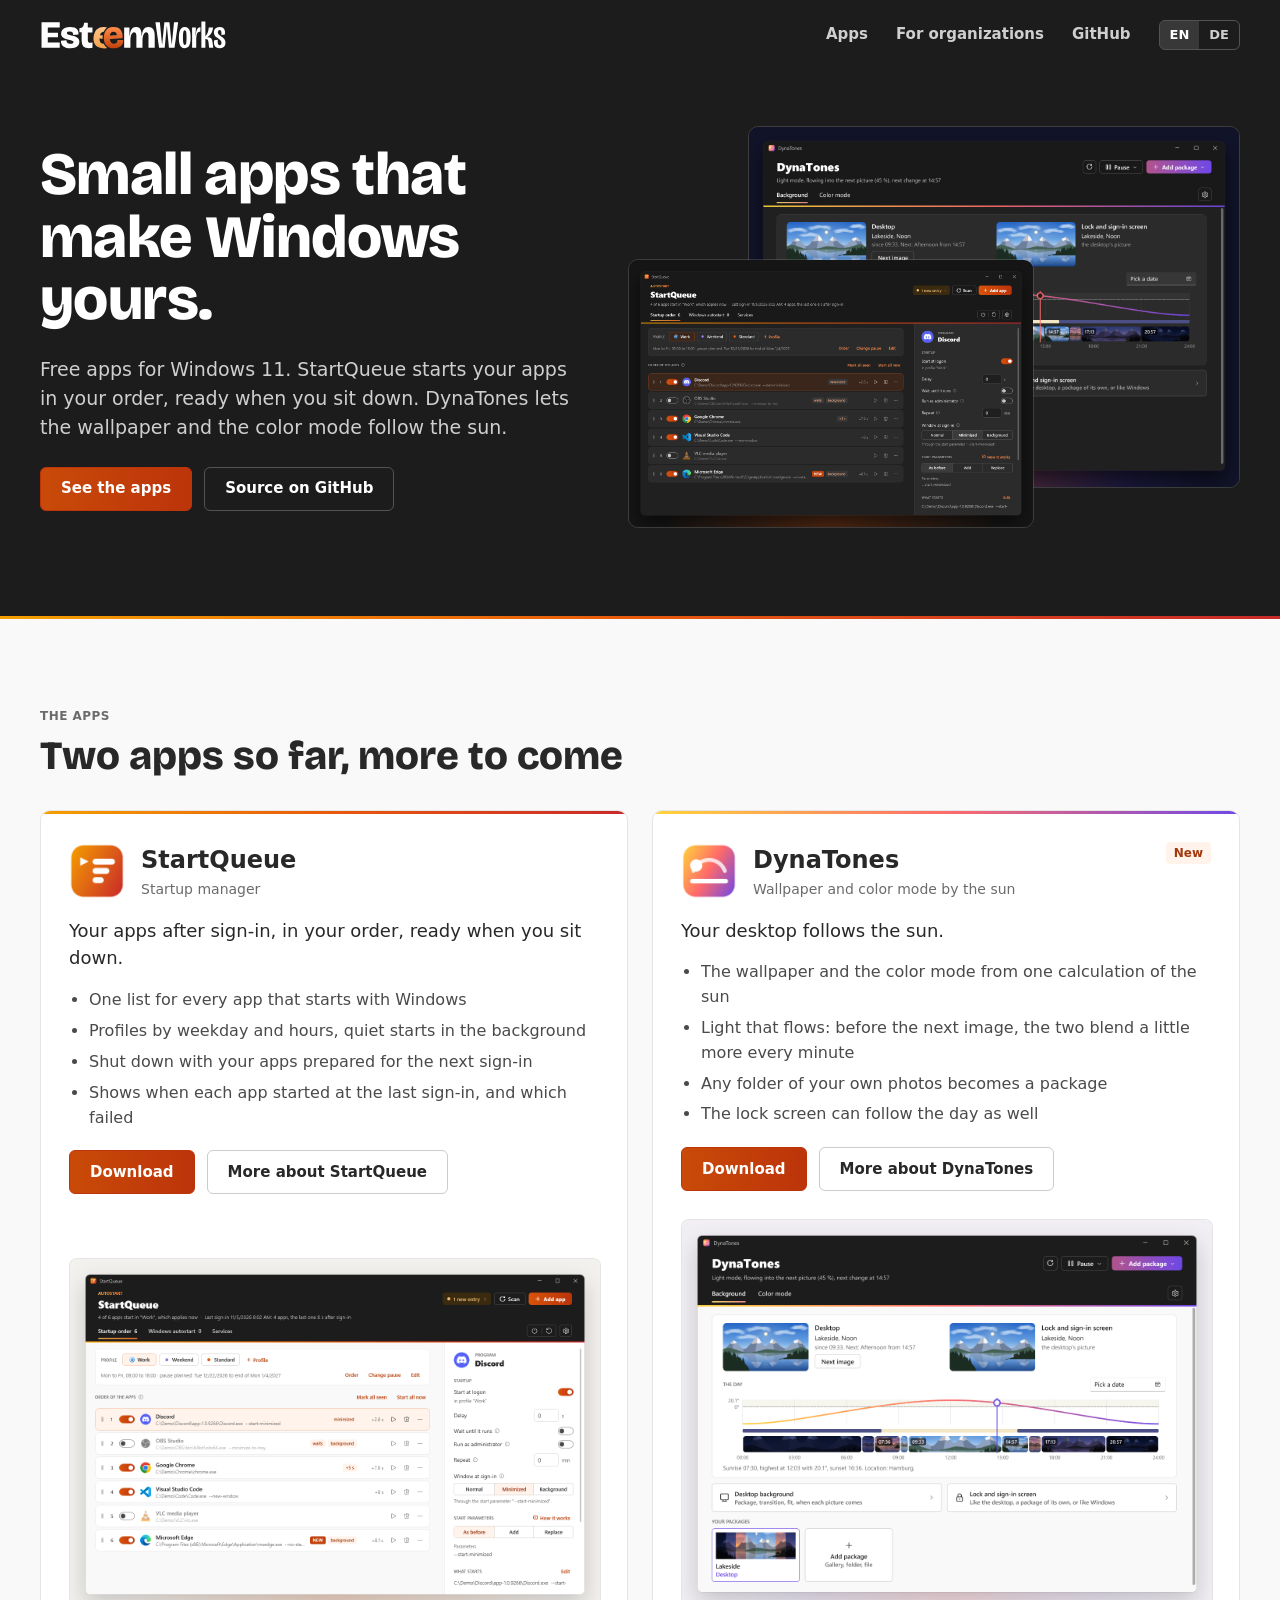
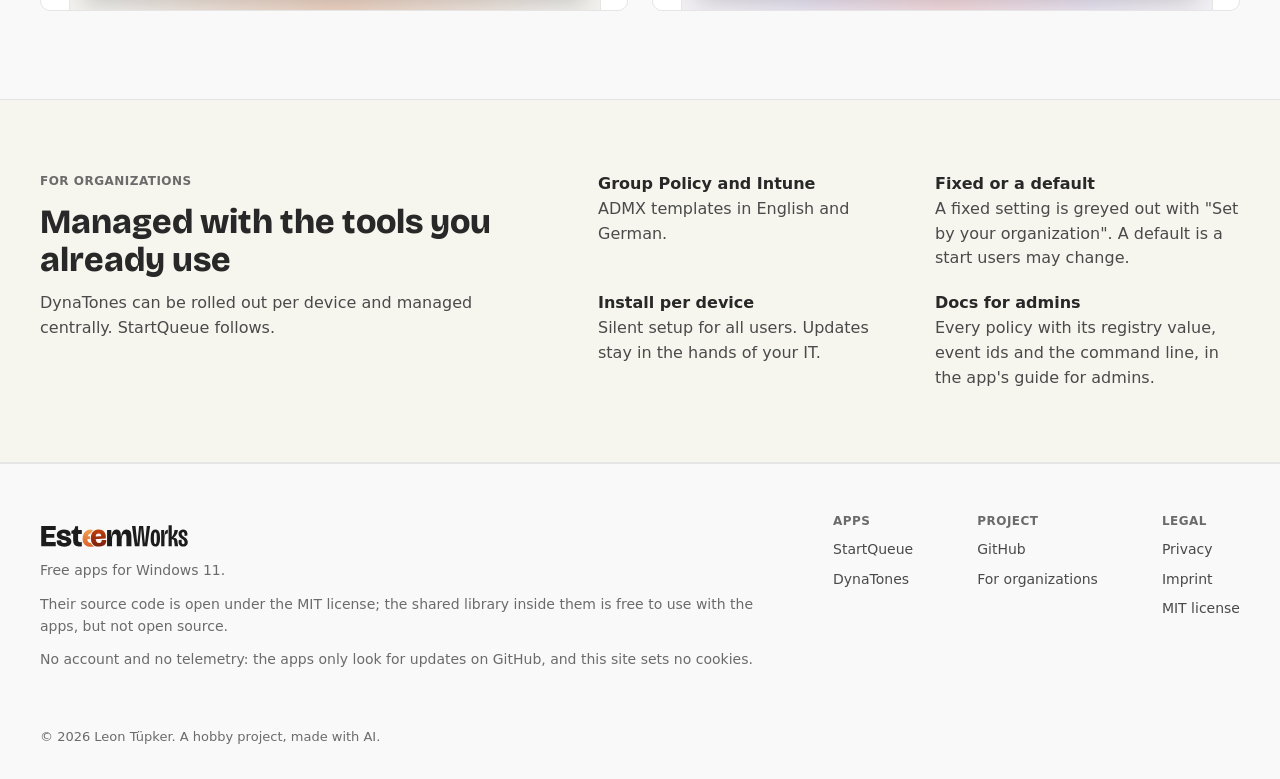
==== index.html @ 3b3084d9 "Add the EsteemWorks website Static site in English and German built from the design: home, StartQueu" ====
<!doctype html>
<html lang="en">
<head>
<meta charset="utf-8">
<meta name="viewport" content="width=device-width, initial-scale=1">
<meta name="color-scheme" content="light dark">
<title>EsteemWorks: small apps for Windows 11</title>
<meta name="description" content="Free apps for Windows 11. StartQueue starts your apps in your order, DynaTones lets the wallpaper and the color mode follow the sun.">
<link rel="icon" type="image/png" sizes="64x64" href="assets/img/favicon-64.png">
<link rel="apple-touch-icon" href="assets/img/apple-touch-icon.png">
<link rel="stylesheet" href="assets/site.css">
</head>
<body>
<div class="ew" style="background: var(--Bg); color: var(--Text2); font-family: 'Segoe UI', system-ui, sans-serif; font-size: 16px; line-height: 1.55; min-height: 100vh">

<header style="background: var(--HeroBg)">
<nav class="ew-nav" aria-label="Main" style="max-width: 1200px; margin: 0 auto; padding: 20px 24px; display: flex; flex-wrap: wrap; align-items: center; justify-content: space-between; gap: 16px 32px">
<a href="index.html" aria-label="EsteemWorks home" style="display: flex; align-items: center"><img src="assets/img/esteemworks-wordmark-ember-dark.svg" alt="EsteemWorks" width="187" height="30" style="height: 30px; width: auto; display: block"></a>
<div style="display: flex; flex-wrap: wrap; align-items: center; gap: 8px 28px; font-size: 15px; font-weight: 600">
<a href="#apps">Apps</a>
<a href="#organizations">For organizations</a>
<a href="https://github.com/esteemworks">GitHub</a>
<div role="group" aria-label="Language" style="display: inline-flex; border: 1px solid rgba(255,255,255,.24); border-radius: 6px; overflow: hidden; font-size: 13px">
<a href="index.html" hreflang="en" lang="en" aria-current="true" style="padding: 4px 10px; background: rgba(255,255,255,.12); color: #ffffff">EN</a>
<a href="de/index.html" hreflang="de" lang="de" style="padding: 4px 10px">DE</a>
</div>
</div>
</nav>

<section style="max-width: 1200px; margin: 0 auto; padding: 56px 24px 88px; display: flex; flex-wrap: wrap; align-items: center; gap: 56px">
<div style="flex: 1 1 440px; min-width: 0; display: flex; flex-direction: column; gap: 24px">
<h1 style="margin: 0; font-family: 'Bricolage Grotesque', system-ui, sans-serif; font-weight: 800; font-size: clamp(40px, 5vw, 60px); line-height: 1.04; letter-spacing: -0.01em; color: #ffffff">Small apps that make Windows yours.</h1>
<p style="margin: 0; font-size: 19px; line-height: 1.55; color: #cfcfcf; max-width: 34em">Free apps for Windows 11. StartQueue starts your apps in your order, ready when you sit down. DynaTones lets the wallpaper and the color mode follow the sun.</p>
<div style="display: flex; flex-wrap: wrap; gap: 12px">
<a class="ew-btn ew-btn-primary" href="#apps">See the apps</a>
<a class="ew-btn ew-btn-hero" href="https://github.com/esteemworks">Source on GitHub</a>
</div>
</div>
<div style="flex: 1 1 520px; min-width: 0; position: relative; padding-bottom: 40px">
<img src="assets/img/dynatones-dark.png" alt="DynaTones, the day view with the images of now and next" width="1360" height="1000" style="display: block; width: 80%; height: auto; margin-left: auto; border-radius: 10px; border: 1px solid rgba(255,255,255,.14)">
<img src="assets/img/startqueue-dark.png" alt="StartQueue, the startup order with profiles" width="1360" height="900" style="position: absolute; left: 0; bottom: 0; width: 66%; height: auto; border-radius: 10px; border: 1px solid rgba(255,255,255,.14)">
</div>
</section>
</header>
<div aria-hidden="true" style="height: 3px; background: linear-gradient(90deg, #f59f00, #e8590c, #c92a2a)"></div>

<main>
<section id="apps" style="max-width: 1200px; margin: 0 auto; padding: 88px 24px; display: flex; flex-direction: column; gap: 32px">
<div style="display: flex; flex-direction: column; gap: 8px">
<p style="margin: 0; font-size: 12px; font-weight: 600; letter-spacing: 0.04em; text-transform: uppercase; color: var(--Text4)">The apps</p>
<h2 style="margin: 0; font-family: 'Bricolage Grotesque', system-ui, sans-serif; font-weight: 800; font-size: 40px; line-height: 1.1; color: var(--Text1)">Two apps so far, more to come</h2>
</div>
<div style="display: grid; grid-template-columns: repeat(auto-fit, minmax(min(100%, 480px), 1fr)); gap: 24px">

<article style="background: var(--Surface); border: 1px solid var(--Line); border-radius: 10px; overflow: hidden; display: flex; flex-direction: column">
<div aria-hidden="true" style="height: 3px; background: linear-gradient(90deg, #f59f00, #e8590c, #c92a2a)"></div>
<div style="padding: 28px 28px 0; display: flex; flex-direction: column; gap: 16px; flex-grow: 1">
<div style="display: flex; align-items: center; gap: 16px">
<img src="assets/img/startqueue-icon.png" alt="" width="56" height="56" style="width: 56px; height: 56px">
<div>
<h3 style="margin: 0; font-size: 24px; font-weight: 700; color: var(--Text1)">StartQueue</h3>
<p style="margin: 0; font-size: 14px; color: var(--Text4)">Startup manager</p>
</div>
</div>
<p style="margin: 0; font-size: 18px; color: var(--Text1)">Your apps after sign-in, in your order, ready when you sit down.</p>
<ul style="margin: 0; padding-left: 20px; display: flex; flex-direction: column; gap: 6px; color: var(--Text3)">
<li>One list for every app that starts with Windows</li>
<li>Profiles by weekday and hours, quiet starts in the background</li>
<li>Shut down with your apps prepared for the next sign-in</li>
<li>Shows when each app started at the last sign-in, and which failed</li>
</ul>
<div style="display: flex; flex-wrap: wrap; gap: 12px; padding-top: 4px">
<a class="ew-btn ew-btn-primary" href="https://github.com/esteemworks/StartQueue/releases/latest">Download</a>
<a class="ew-btn ew-btn-secondary" href="startqueue/index.html">More about StartQueue</a>
</div>
</div>
<div style="padding: 28px 28px 0">
<picture><source media="(prefers-color-scheme: dark)" srcset="assets/img/startqueue-dark.png"><img src="assets/img/startqueue-light.png" alt="StartQueue, the startup order with profiles" width="1360" height="900" style="display: block; width: 100%; height: auto; border-radius: 8px 8px 0 0; border: 1px solid var(--Line); border-bottom: 0"></picture>
</div>
</article>

<article style="background: var(--Surface); border: 1px solid var(--Line); border-radius: 10px; overflow: hidden; display: flex; flex-direction: column">
<div aria-hidden="true" style="height: 3px; background: linear-gradient(90deg, #ffd43b, #ff6b6b, #7048e8)"></div>
<div style="padding: 28px 28px 0; display: flex; flex-direction: column; gap: 16px; flex-grow: 1">
<div style="display: flex; align-items: center; gap: 16px">
<img src="assets/img/dynatones-icon.png" alt="" width="56" height="56" style="width: 56px; height: 56px">
<div style="flex-grow: 1">
<h3 style="margin: 0; font-size: 24px; font-weight: 700; color: var(--Text1)">DynaTones</h3>
<p style="margin: 0; font-size: 14px; color: var(--Text4)">Wallpaper and color mode by the sun</p>
</div>
<span style="align-self: flex-start; padding: 2px 8px; border-radius: 4px; background: var(--ChipBg); color: var(--ChipText); font-size: 12px; font-weight: 600">New</span>
</div>
<p style="margin: 0; font-size: 18px; color: var(--Text1)">Your desktop follows the sun.</p>
<ul style="margin: 0; padding-left: 20px; display: flex; flex-direction: column; gap: 6px; color: var(--Text3)">
<li>The wallpaper and the color mode from one calculation of the sun</li>
<li>Light that flows: before the next image, the two blend a little more every minute</li>
<li>Any folder of your own photos becomes a package</li>
<li>The lock screen can follow the day as well</li>
</ul>
<div style="display: flex; flex-wrap: wrap; gap: 12px; padding-top: 4px">
<a class="ew-btn ew-btn-primary" href="https://github.com/esteemworks/DynaTones/releases/latest">Download</a>
<a class="ew-btn ew-btn-secondary" href="dynatones/index.html">More about DynaTones</a>
</div>
</div>
<div style="padding: 28px 28px 0">
<picture><source media="(prefers-color-scheme: dark)" srcset="assets/img/dynatones-dark.png"><img src="assets/img/dynatones-light.png" alt="DynaTones, the day view with the images of now and next" width="1360" height="1000" style="display: block; width: 100%; height: auto; border-radius: 8px 8px 0 0; border: 1px solid var(--Line); border-bottom: 0"></picture>
</div>
</article>

</div>
</section>

<section id="organizations" style="background: var(--Surface2); border-top: 1px solid var(--Line); border-bottom: 1px solid var(--Line)">
<div style="max-width: 1200px; margin: 0 auto; padding: 72px 24px; display: flex; flex-wrap: wrap; gap: 40px 56px; align-items: flex-start">
<div style="flex: 1 1 380px; min-width: 0; display: flex; flex-direction: column; gap: 12px">
<p style="margin: 0; font-size: 12px; font-weight: 600; letter-spacing: 0.04em; text-transform: uppercase; color: var(--Text4)">For organizations</p>
<h2 style="margin: 0; font-family: 'Bricolage Grotesque', system-ui, sans-serif; font-weight: 800; font-size: 34px; line-height: 1.12; color: var(--Text1)">Managed with the tools you already use</h2>
<p style="margin: 0; color: var(--Text3)">DynaTones can be rolled out per device and managed centrally. StartQueue follows.</p>
</div>
<ul style="flex: 1 1 520px; min-width: 0; margin: 0; padding: 0; list-style: none; display: grid; grid-template-columns: repeat(auto-fit, minmax(min(100%, 240px), 1fr)); gap: 20px 32px; color: var(--Text3)">
<li><strong style="display: block; color: var(--Text1); font-weight: 700">Group Policy and Intune</strong>ADMX templates in English and German.</li>
<li><strong style="display: block; color: var(--Text1); font-weight: 700">Fixed or a default</strong>A fixed setting is greyed out with "Set by your organization". A default is a start users may change.</li>
<li><strong style="display: block; color: var(--Text1); font-weight: 700">Install per device</strong>Silent setup for all users. Updates stay in the hands of your IT.</li>
<li><strong style="display: block; color: var(--Text1); font-weight: 700">Docs for admins</strong>Every policy with its registry value, event ids and the command line, in the app's guide for admins.</li>
</ul>
</div>
</section>

</main>


<footer class="ew-foot" style="background: var(--Footer); border-top: 1px solid var(--Line)">
<div style="max-width: 1200px; margin: 0 auto; padding: 48px 24px 40px; display: flex; flex-wrap: wrap; gap: 32px 64px; justify-content: space-between">
<div style="display: flex; flex-direction: column; gap: 12px; flex: 1 1 280px">
<picture><source media="(prefers-color-scheme: dark)" srcset="assets/img/esteemworks-wordmark-ember-dark.svg"><img src="assets/img/esteemworks-wordmark-ember-light.svg" alt="EsteemWorks" width="149" height="24" style="height: 24px; width: auto; display: block; align-self: flex-start"></picture>
<p style="margin: 0; font-size: 14px; color: var(--Text4)">Free apps for Windows 11.</p>
<p style="margin: 0; font-size: 14px; color: var(--Text4)">Their source code is open under the MIT license; the shared library inside them is free to use with the apps, but not open source.</p>
<p style="margin: 0; font-size: 14px; color: var(--Text4)">No account and no telemetry: the apps only look for updates on GitHub, and this site sets no cookies.</p>
</div>
<div style="display: flex; flex-wrap: wrap; gap: 32px 64px; font-size: 14px">
<div style="display: flex; flex-direction: column; gap: 8px">
<p style="margin: 0; font-size: 12px; font-weight: 600; letter-spacing: 0.04em; text-transform: uppercase; color: var(--Text4)">Apps</p>
<a href="startqueue/index.html">StartQueue</a>
<a href="dynatones/index.html">DynaTones</a>
</div>
<div style="display: flex; flex-direction: column; gap: 8px">
<p style="margin: 0; font-size: 12px; font-weight: 600; letter-spacing: 0.04em; text-transform: uppercase; color: var(--Text4)">Project</p>
<a href="https://github.com/esteemworks">GitHub</a>
<a href="#organizations">For organizations</a>
</div>
<div style="display: flex; flex-direction: column; gap: 8px">
<p style="margin: 0; font-size: 12px; font-weight: 600; letter-spacing: 0.04em; text-transform: uppercase; color: var(--Text4)">Legal</p>
<a href="privacy/index.html">Privacy</a>
<a href="imprint/index.html">Imprint</a>
<a href="https://github.com/esteemworks/StartQueue/blob/main/LICENSE">MIT license</a>
</div>
</div>
</div>
<div style="max-width: 1200px; margin: 0 auto; padding: 16px 24px 32px; font-size: 13px; color: var(--Text4)">© 2026 Leon Tüpker. A hobby project, made with AI.</div>
</footer>

</div>
</body>
</html>
---- assets/site.css ----
@font-face{font-family:"Bricolage Grotesque";src:url("fonts/BricolageGrotesque-Variable.ttf") format("truetype");font-weight:200 800;font-stretch:75% 100%;font-display:swap}
:root{color-scheme:light;--Bg:#f9f9f9;--Surface:#ffffff;--Surface2:#f6f6ef;--Line:#e5e5e5;--ControlLine:#cccccc;--Text1:#282828;--Text2:#363636;--Text3:#4a4a4a;--Text4:#6b6b6b;--Accent:#b8400a;--Hover:#f3f3f3;--Footer:#f9f9f9;--HeroBg:#1c1c1c;--ChipBg:#fff3eb;--ChipText:#a3390a;--WarnBg:#fbf1e1;--WarnText:#8a560c;--Focus:#e8590c}
@media (prefers-color-scheme: dark){:root{color-scheme:dark;--Bg:#202020;--Surface:#2b2b2b;--Surface2:#333333;--Line:#3a3a3a;--ControlLine:#5a5a5a;--Text1:#ffffff;--Text2:#e4e4e4;--Text3:#c8c8c8;--Text4:#a6a6a6;--Accent:#ff8c4a;--Hover:#323232;--Footer:#262626;--HeroBg:#191919;--ChipBg:#383838;--ChipText:#ffb089;--WarnBg:#433519;--WarnText:#f0c078;--Focus:#ff8c4a}}
body{margin:0;background:var(--Bg)}
picture{display:contents}
a{color:var(--Accent)}
a:hover{color:var(--Text1)}
.ew a:focus-visible,.ew summary:focus-visible{outline:2px solid var(--Focus);outline-offset:3px;border-radius:6px}
.ew-nav a{color:#cfcfcf;text-decoration:none}
.ew-nav a:hover{color:#ffffff}
.ew-hero-link{color:#cfcfcf}
.ew-hero-link:hover{color:#ffffff}
.ew-btn{display:inline-flex;align-items:center;justify-content:center;gap:8px;min-height:44px;padding:0 20px;border-radius:6px;font-size:15px;font-weight:600;text-decoration:none;box-sizing:border-box;border:1px solid transparent}
.ew-btn-primary{background:linear-gradient(90deg,#c94a08,#bc340a);border-color:#bc340a;color:#ffffff}
.ew-btn-primary:hover{background:linear-gradient(90deg,#b04006,#922705);color:#ffffff}
.ew-btn-hero{border-color:rgba(255,255,255,.24);color:#ffffff}
.ew-btn-hero:hover{background:rgba(255,255,255,.12);color:#ffffff}
.ew-btn-secondary{border-color:var(--ControlLine);background:var(--Surface);color:var(--Text1)}
.ew-btn-secondary:hover{background:var(--Hover);color:var(--Text1)}
.ew-foot a{color:var(--Text3);text-decoration:none}
.ew-foot a:hover{color:var(--Accent);text-decoration:underline}
.ew-play:hover .ew-play-dot{transform:scale(1.06)}
.ew-faq summary{cursor:pointer;list-style:none;font-weight:700;color:var(--Text1);padding:18px 0}
.ew-faq summary::-webkit-details-marker{display:none}
.ew-legal h2{margin:16px 0 0;font-size:20px;font-weight:700;line-height:1.3;color:var(--Text1)}
.ew-legal p,.ew-legal ul{margin:0;color:var(--Text3)}
.ew-legal ul{padding-left:20px;display:flex;flex-direction:column;gap:6px}
.ew-legal address{font-style:normal;color:var(--Text3)}
.ew-ph{font-family:Consolas,ui-monospace,monospace;font-size:.95em;color:var(--Text1);background:var(--WarnBg);padding:0 4px;border-radius:4px}
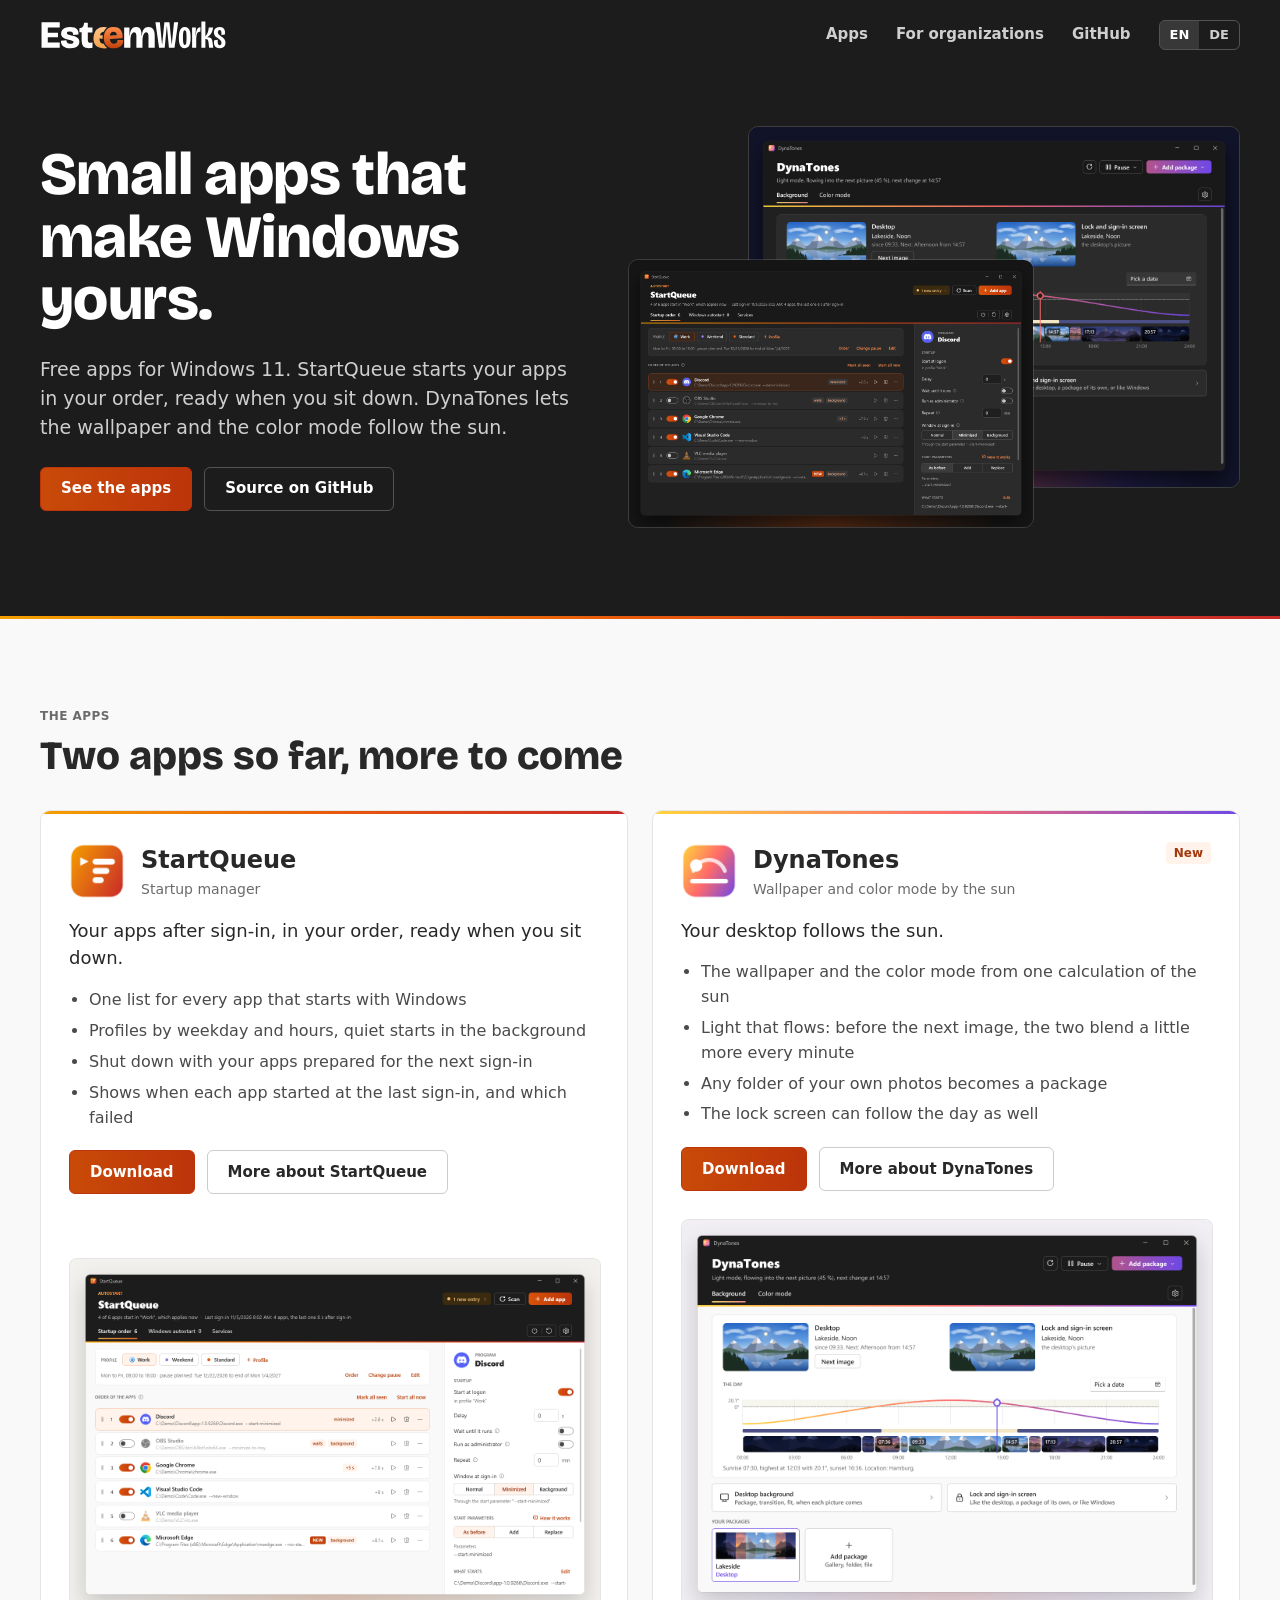
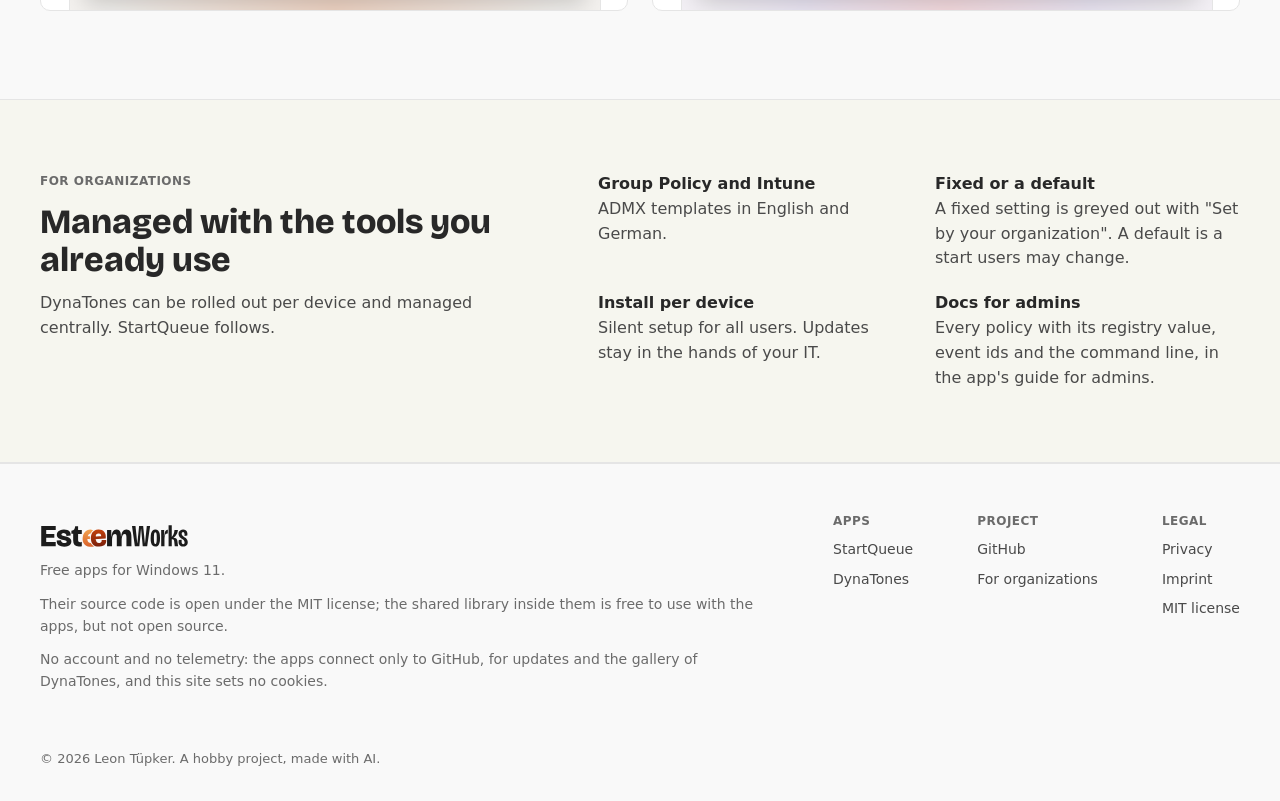
==== commit 98f4363b: "Footer: the apps connect only to GitHub, for updates and the gallery of DynaTones Co-Authored-By: Cl" ====
--- a/index.html
+++ b/index.html
@@ -135,7 +135,7 @@
 <picture><source media="(prefers-color-scheme: dark)" srcset="assets/img/esteemworks-wordmark-ember-dark.svg"><img src="assets/img/esteemworks-wordmark-ember-light.svg" alt="EsteemWorks" width="149" height="24" style="height: 24px; width: auto; display: block; align-self: flex-start"></picture>
 <p style="margin: 0; font-size: 14px; color: var(--Text4)">Free apps for Windows 11.</p>
 <p style="margin: 0; font-size: 14px; color: var(--Text4)">Their source code is open under the MIT license; the shared library inside them is free to use with the apps, but not open source.</p>
-<p style="margin: 0; font-size: 14px; color: var(--Text4)">No account and no telemetry: the apps only look for updates on GitHub, and this site sets no cookies.</p>
+<p style="margin: 0; font-size: 14px; color: var(--Text4)">No account and no telemetry: the apps connect only to GitHub, for updates and the gallery of DynaTones, and this site sets no cookies.</p>
 </div>
 <div style="display: flex; flex-wrap: wrap; gap: 32px 64px; font-size: 14px">
 <div style="display: flex; flex-direction: column; gap: 8px">
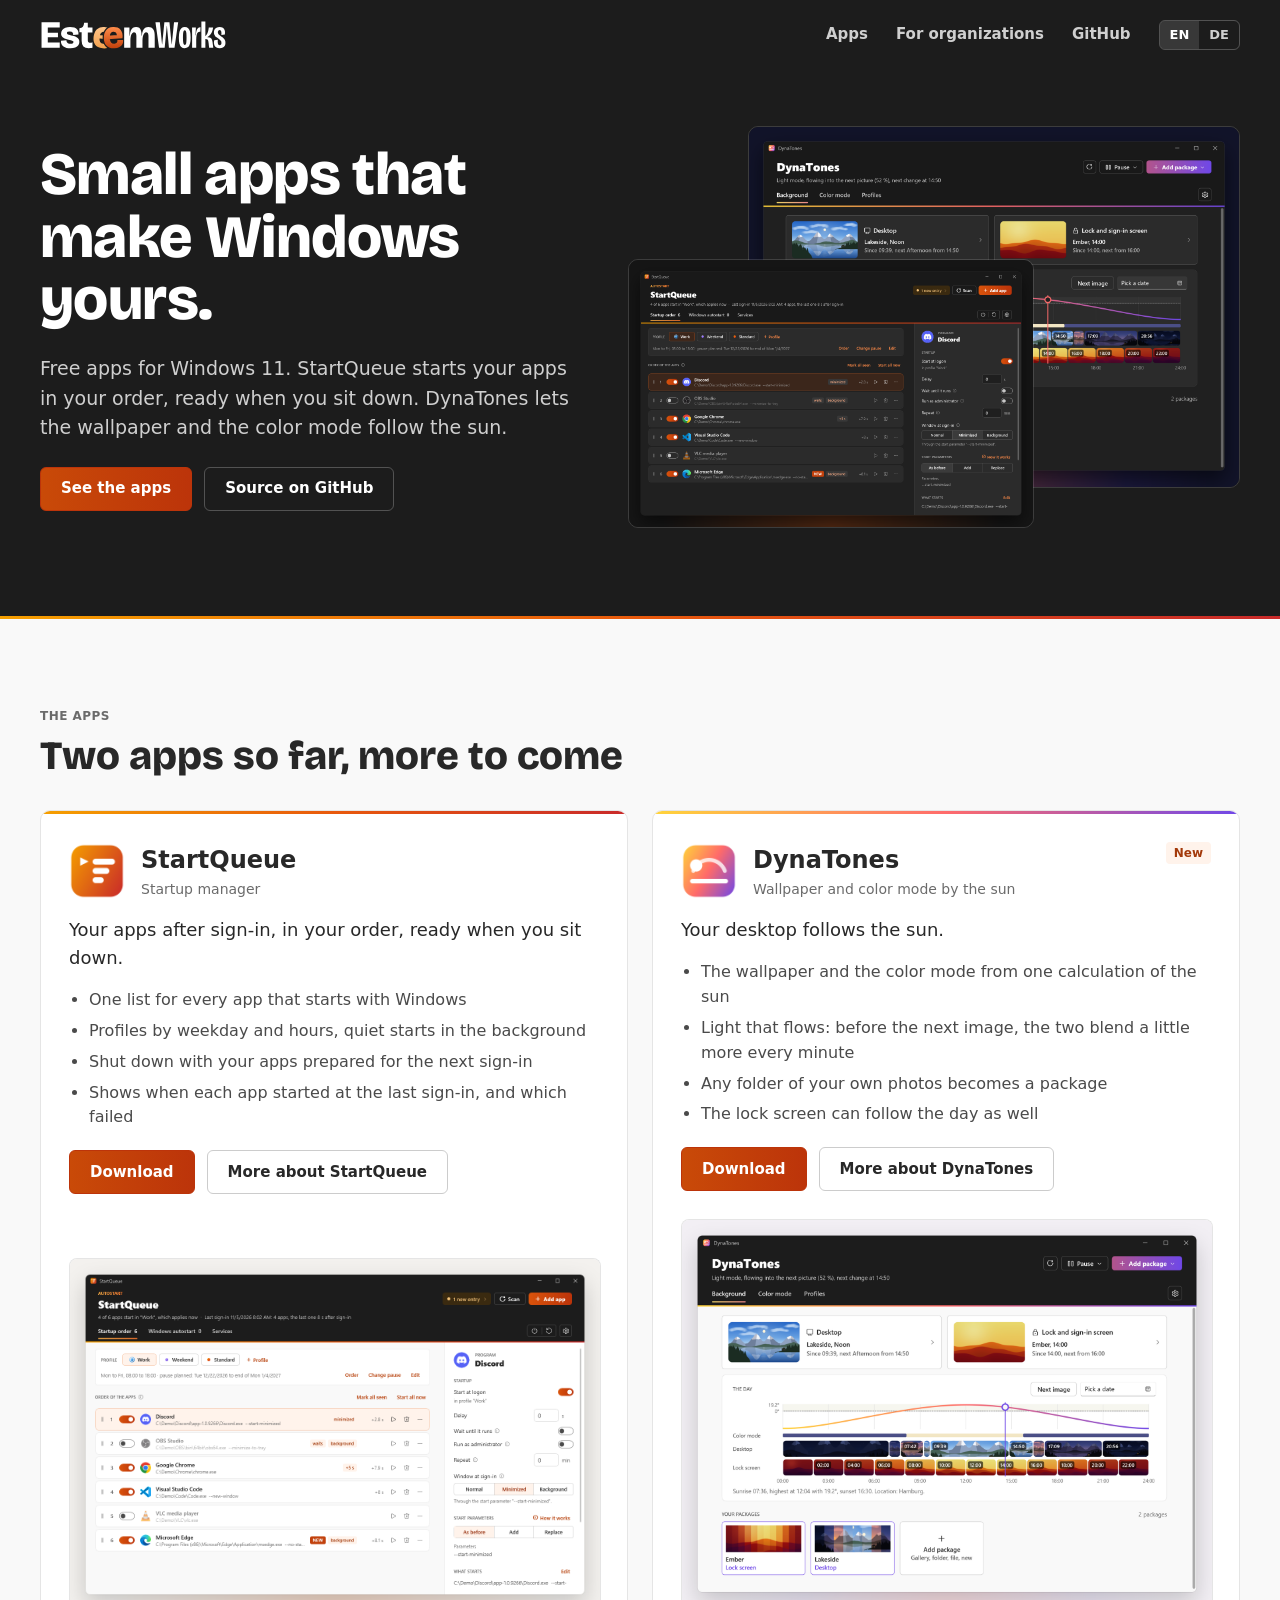
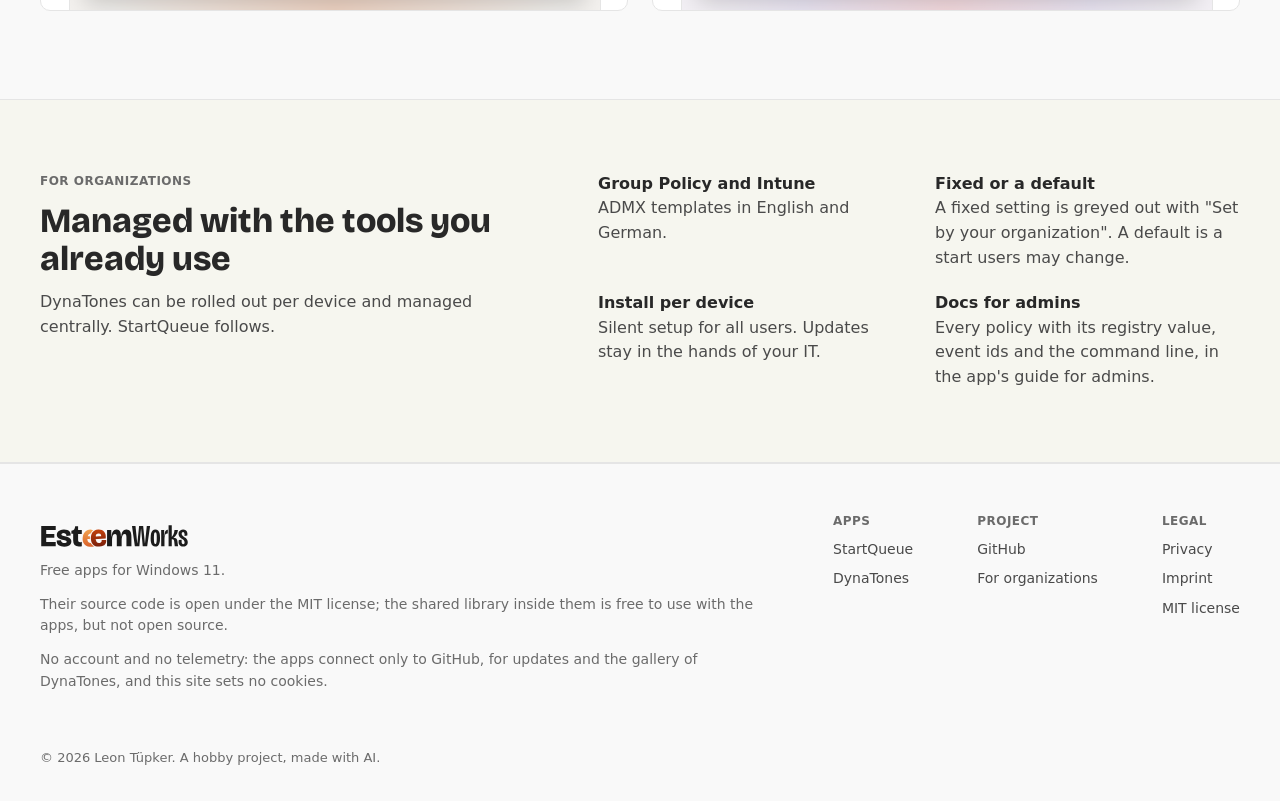
==== commit b5d165d3: "DynaTones 0.4: new pictures, captions and the film's length Co-Authored-By: Claude Opus 5.5 <noreply" ====
--- a/index.html
+++ b/index.html
@@ -37,7 +37,7 @@
 </div>
 </div>
 <div style="flex: 1 1 520px; min-width: 0; position: relative; padding-bottom: 40px">
-<img src="assets/img/dynatones-dark.png" alt="DynaTones, the day view with the images of now and next" width="1360" height="1000" style="display: block; width: 80%; height: auto; margin-left: auto; border-radius: 10px; border: 1px solid rgba(255,255,255,.14)">
+<img src="assets/img/dynatones-dark.png" alt="DynaTones, the desktop and lock screen now and the sun over the day" width="1600" height="1176" style="display: block; width: 80%; height: auto; margin-left: auto; border-radius: 10px; border: 1px solid rgba(255,255,255,.14)">
 <img src="assets/img/startqueue-dark.png" alt="StartQueue, the startup order with profiles" width="1360" height="900" style="position: absolute; left: 0; bottom: 0; width: 66%; height: auto; border-radius: 10px; border: 1px solid rgba(255,255,255,.14)">
 </div>
 </section>
@@ -103,7 +103,7 @@
 </div>
 </div>
 <div style="padding: 28px 28px 0">
-<picture><source media="(prefers-color-scheme: dark)" srcset="assets/img/dynatones-dark.png"><img src="assets/img/dynatones-light.png" alt="DynaTones, the day view with the images of now and next" width="1360" height="1000" style="display: block; width: 100%; height: auto; border-radius: 8px 8px 0 0; border: 1px solid var(--Line); border-bottom: 0"></picture>
+<picture><source media="(prefers-color-scheme: dark)" srcset="assets/img/dynatones-dark.png"><img src="assets/img/dynatones-light.png" alt="DynaTones, the desktop and lock screen now and the sun over the day" width="1600" height="1176" style="display: block; width: 100%; height: auto; border-radius: 8px 8px 0 0; border: 1px solid var(--Line); border-bottom: 0"></picture>
 </div>
 </article>
 
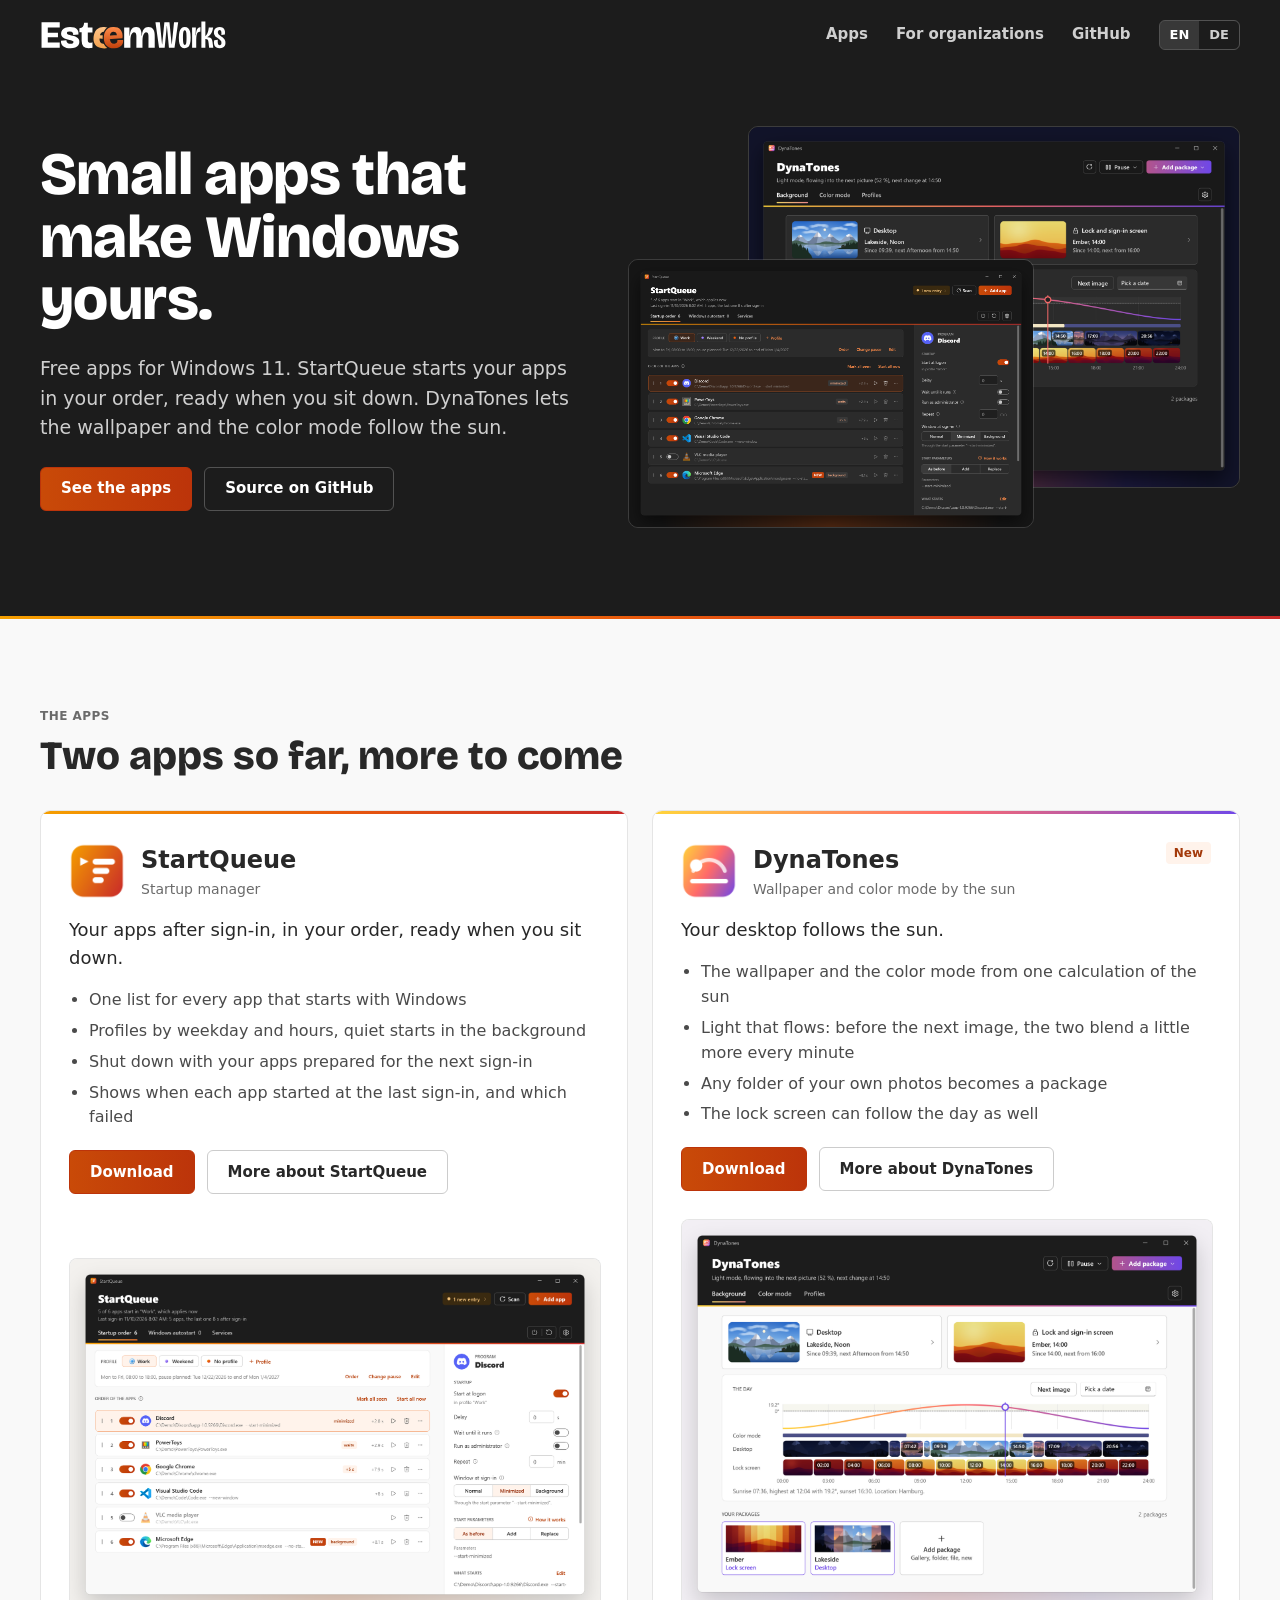
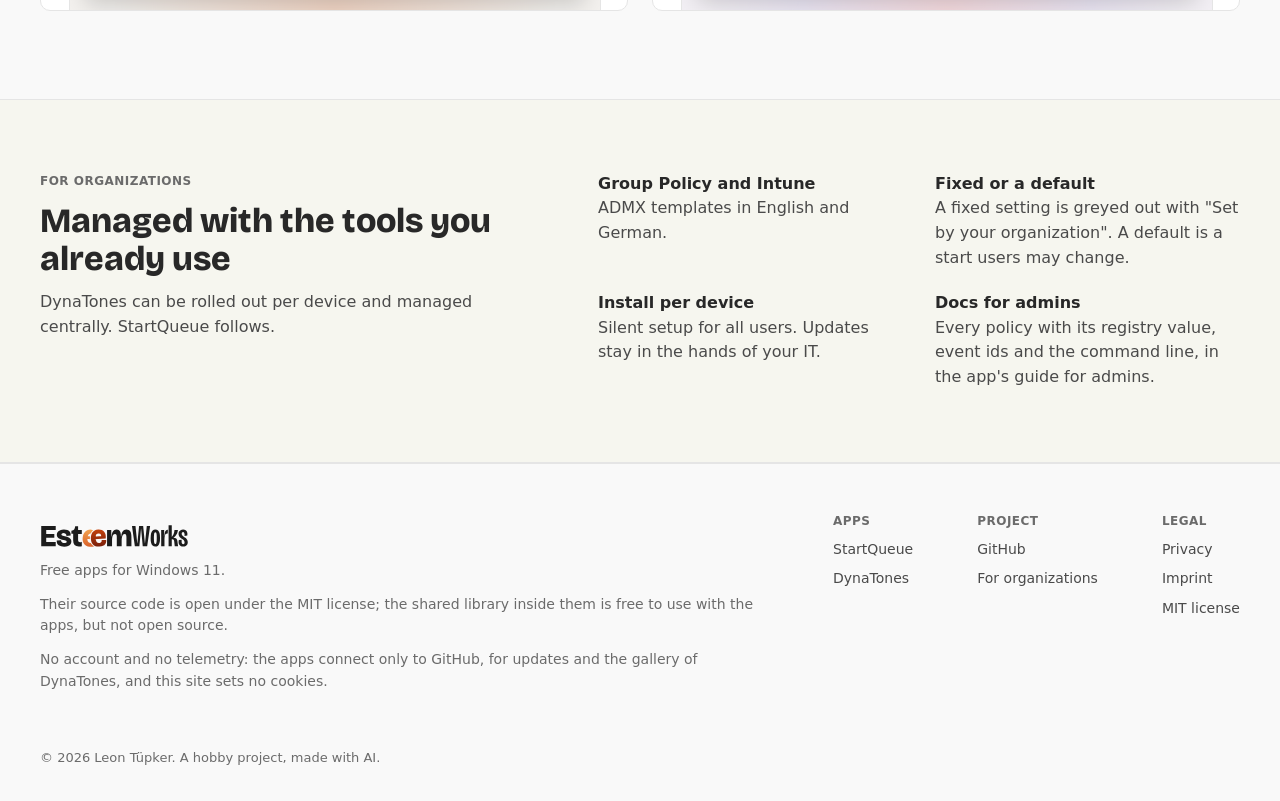
==== commit 3f1a8eb5: "StartQueue: new pictures and the tour's length Co-Authored-By: Claude Opus 5.5 <noreply@anthropic.co" ====
--- a/index.html
+++ b/index.html
@@ -38,7 +38,7 @@
 </div>
 <div style="flex: 1 1 520px; min-width: 0; position: relative; padding-bottom: 40px">
 <img src="assets/img/dynatones-dark.png" alt="DynaTones, the desktop and lock screen now and the sun over the day" width="1600" height="1176" style="display: block; width: 80%; height: auto; margin-left: auto; border-radius: 10px; border: 1px solid rgba(255,255,255,.14)">
-<img src="assets/img/startqueue-dark.png" alt="StartQueue, the startup order with profiles" width="1360" height="900" style="position: absolute; left: 0; bottom: 0; width: 66%; height: auto; border-radius: 10px; border: 1px solid rgba(255,255,255,.14)">
+<img src="assets/img/startqueue-dark.png" alt="StartQueue, the startup order with profiles" width="1600" height="1059" style="position: absolute; left: 0; bottom: 0; width: 66%; height: auto; border-radius: 10px; border: 1px solid rgba(255,255,255,.14)">
 </div>
 </section>
 </header>
@@ -75,7 +75,7 @@
 </div>
 </div>
 <div style="padding: 28px 28px 0">
-<picture><source media="(prefers-color-scheme: dark)" srcset="assets/img/startqueue-dark.png"><img src="assets/img/startqueue-light.png" alt="StartQueue, the startup order with profiles" width="1360" height="900" style="display: block; width: 100%; height: auto; border-radius: 8px 8px 0 0; border: 1px solid var(--Line); border-bottom: 0"></picture>
+<picture><source media="(prefers-color-scheme: dark)" srcset="assets/img/startqueue-dark.png"><img src="assets/img/startqueue-light.png" alt="StartQueue, the startup order with profiles" width="1600" height="1059" style="display: block; width: 100%; height: auto; border-radius: 8px 8px 0 0; border: 1px solid var(--Line); border-bottom: 0"></picture>
 </div>
 </article>
 
